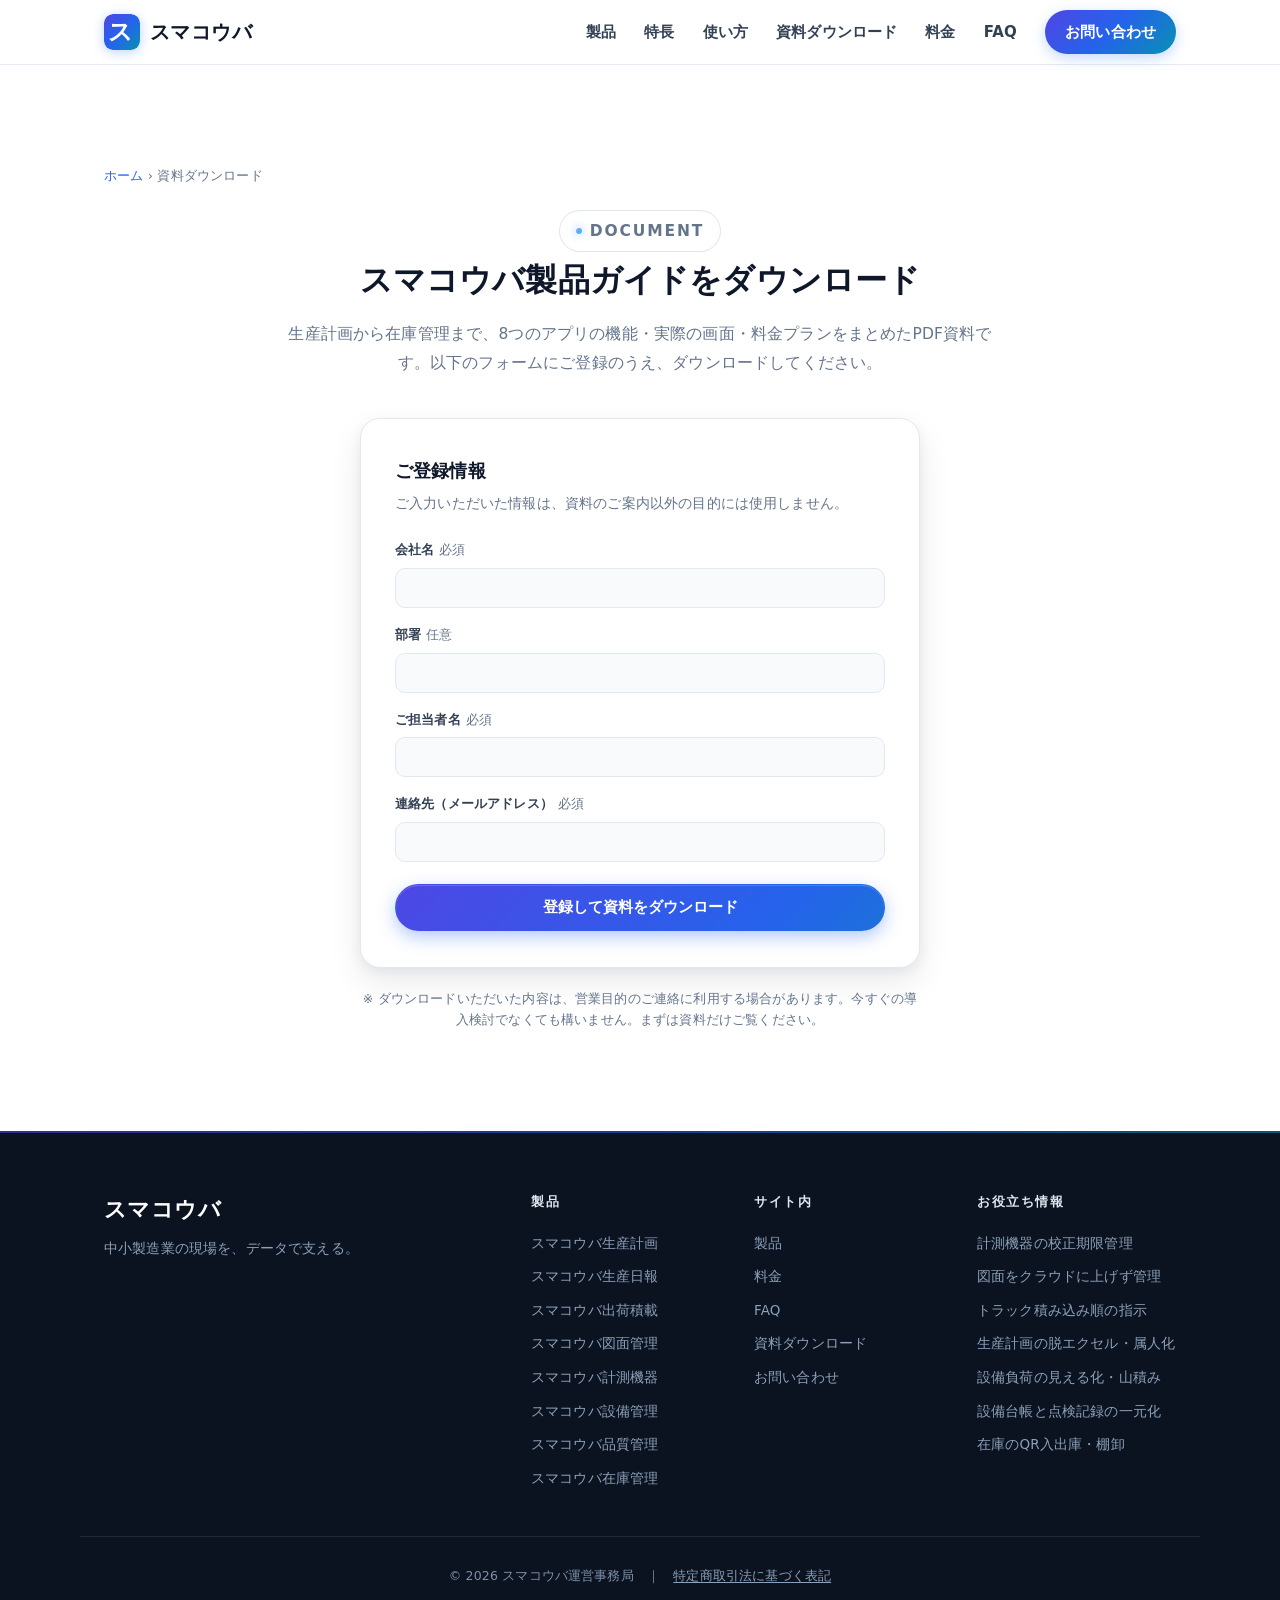
==== document.html @ 7a8fd557 "Add gated document download (資料ダウンロード) - New /document.html: lead-capture form (会社名/部署/担当者/連絡先) befo" ====
<!DOCTYPE html>
<html lang="ja">
<head>
  <meta charset="UTF-8" />
  <meta name="viewport" content="width=device-width, initial-scale=1.0" />
  <meta name="referrer" content="strict-origin-when-cross-origin" />
  <title>資料ダウンロード｜スマコウバ</title>
  <meta name="description" content="中小製造業のための現場アプリ「スマコウバ」8アプリをまとめて紹介する製品ガイド（PDF）をダウンロードいただけます。" />
  <meta name="theme-color" content="#2563eb" />
  <meta name="robots" content="noindex, follow" />
  <link rel="canonical" href="https://www.sumakouba.com/document.html" />
  <link rel="icon" href="/favicon.svg" type="image/svg+xml" />
  <link rel="stylesheet" href="/styles.css" />
</head>
<body>
  <header class="site-header" id="top">
    <div class="container header-inner">
      <a class="brand" href="/" aria-label="スマコウバ ホーム">
        <span class="brand-logo" aria-hidden="true">
          <svg viewBox="0 0 100 100" width="36" height="36" role="img">
            <defs>
              <linearGradient id="hdr-grad" x1="0" y1="0" x2="1" y2="1">
                <stop offset="0" stop-color="#4f46e5" />
                <stop offset="0.5" stop-color="#2563eb" />
                <stop offset="1" stop-color="#0891b2" />
              </linearGradient>
            </defs>
            <rect width="100" height="100" rx="24" fill="url(#hdr-grad)" />
            <text x="47" y="72" text-anchor="middle" fill="#fff" font-size="68" font-weight="900" font-family="'Hiragino Sans','Noto Sans JP',sans-serif">ス</text>
          </svg>
        </span>
        <span class="brand-name">スマコウバ</span>
      </a>
      <nav class="nav" id="nav">
        <a href="/#products">製品</a>
        <a href="/#features">特長</a>
        <a href="/#steps">使い方</a>
        <a href="/document.html">資料ダウンロード</a>
        <a href="/#pricing">料金</a>
        <a href="/#faq">FAQ</a>
        <a href="/#contact" class="nav-cta">お問い合わせ</a>
      </nav>
      <button class="nav-toggle" id="navToggle" aria-label="メニューを開く" aria-expanded="false" aria-controls="nav">
        <span></span><span></span><span></span>
      </button>
    </div>
  </header>

  <main>
    <section class="section">
      <div class="container">
        <nav class="breadcrumb" aria-label="パンくず"><a href="/">ホーム</a> <span aria-hidden="true">›</span> <span>資料ダウンロード</span></nav>

        <div class="doc-hero">
          <p class="eyebrow">DOCUMENT</p>
          <h1>スマコウバ製品ガイドをダウンロード</h1>
          <p>生産計画から在庫管理まで、8つのアプリの機能・実際の画面・料金プランをまとめたPDF資料です。以下のフォームにご登録のうえ、ダウンロードしてください。</p>
        </div>

        <div class="doc-panel">
          <h2>ご登録情報</h2>
          <p class="doc-sub">ご入力いただいた情報は、資料のご案内以外の目的には使用しません。</p>
          <form id="docForm" novalidate>
            <div class="doc-field">
              <label for="company">会社名 <span class="opt">必須</span></label>
              <input type="text" id="company" name="company" autocomplete="organization" required />
            </div>
            <div class="doc-field">
              <label for="department">部署 <span class="opt">任意</span></label>
              <input type="text" id="department" name="department" autocomplete="organization-title" />
            </div>
            <div class="doc-field">
              <label for="name">ご担当者名 <span class="opt">必須</span></label>
              <input type="text" id="name" name="name" autocomplete="name" required />
            </div>
            <div class="doc-field">
              <label for="email">連絡先（メールアドレス） <span class="opt">必須</span></label>
              <input type="email" id="email" name="email" autocomplete="email" required />
            </div>
            <div class="doc-honeypot" aria-hidden="true">
              <label for="website">website</label>
              <input type="text" id="website" name="website" tabindex="-1" autocomplete="off" />
            </div>
            <button type="submit" class="btn btn-primary doc-submit" id="docSubmitBtn">登録して資料をダウンロード</button>
            <div class="doc-msg" id="docMsg" role="status"></div>
          </form>
        </div>

        <p class="doc-note">※ ダウンロードいただいた内容は、営業目的のご連絡に利用する場合があります。今すぐの導入検討でなくても構いません。まずは資料だけご覧ください。</p>
      </div>
    </section>
  </main>

  <footer class="site-footer">
    <div class="container footer-inner">
      <div class="footer-brand">
        <span class="brand-name">スマコウバ</span>
        <p>中小製造業の現場を、データで支える。</p>
      </div>
      <div class="footer-cols">
        <div class="footer-col">
          <h4>製品</h4>
          <a href="https://sumakouba-production-plan.vercel.app" target="_blank" rel="noopener">スマコウバ生産計画</a>
          <a href="https://sumakouba-production-load-calc.vercel.app" target="_blank" rel="noopener">スマコウバ生産日報</a>
          <a href="https://sumakouba-truck-loader.vercel.app" target="_blank" rel="noopener">スマコウバ出荷積載</a>
          <a href="https://sumakouba-zumen.vercel.app" target="_blank" rel="noopener">スマコウバ図面管理</a>
          <a href="https://sumakouba-keisoku.vercel.app" target="_blank" rel="noopener">スマコウバ計測機器</a>
          <a href="https://sumakouba-setsubi.vercel.app" target="_blank" rel="noopener">スマコウバ設備管理</a>
          <a href="https://sumakouba-hinshitsu.vercel.app" target="_blank" rel="noopener">スマコウバ品質管理</a>
          <a href="https://sumakouba-zaiko.vercel.app" target="_blank" rel="noopener">スマコウバ在庫管理</a>
        </div>
        <div class="footer-col">
          <h4>サイト内</h4>
          <a href="/#products">製品</a>
          <a href="/#pricing">料金</a>
          <a href="/#faq">FAQ</a>
          <a href="/document.html">資料ダウンロード</a>
          <a href="/#contact">お問い合わせ</a>
        </div>
        <div class="footer-col">
          <h4>お役立ち情報</h4>
          <a href="/guide/keisoku-calib.html">計測機器の校正期限管理</a>
          <a href="/guide/zumen-offline.html">図面をクラウドに上げず管理</a>
          <a href="/guide/sekisai-shiji.html">トラック積み込み順の指示</a>
          <a href="/guide/plan-excel.html">生産計画の脱エクセル・属人化</a>
          <a href="/guide/load-yamazumi.html">設備負荷の見える化・山積み</a>
          <a href="/guide/setsubi-tenken.html">設備台帳と点検記録の一元化</a>
          <a href="/guide/zaiko-kanri.html">在庫のQR入出庫・棚卸</a>
        </div>
      </div>
    </div>
    <div class="container footer-bottom">
      <small>© <span id="year">2026</span> スマコウバ運営事務局　｜　<a href="/tokushoho.html">特定商取引法に基づく表記</a></small>
    </div>
  </footer>

  <script src="/script.js"></script>
  <script>
    (function () {
      var LEAD_API = "https://smakouba-lead-api.vercel.app/api/document-lead";
      var PDF_URL = "/sumakouba-guide.pdf";
      var form = document.getElementById("docForm");
      var msg = document.getElementById("docMsg");
      var btn = document.getElementById("docSubmitBtn");

      function showMsg(text, type) {
        msg.textContent = "";
        if (type === "success") {
          msg.innerHTML = text;
        } else {
          msg.textContent = text;
        }
        msg.className = "doc-msg is-" + type;
      }

      form.addEventListener("submit", function (e) {
        e.preventDefault();
        var payload = {
          company: document.getElementById("company").value.trim(),
          department: document.getElementById("department").value.trim(),
          name: document.getElementById("name").value.trim(),
          email: document.getElementById("email").value.trim(),
          website: document.getElementById("website").value.trim(),
        };
        if (!payload.company || !payload.name || !payload.email) {
          showMsg("会社名・お名前・メールアドレスは必須です。", "error");
          return;
        }
        btn.disabled = true;
        btn.textContent = "登録中…";
        fetch(LEAD_API, {
          method: "POST",
          headers: { "Content-Type": "application/json" },
          body: JSON.stringify(payload),
        })
          .then(function (r) {
            return r.json().catch(function () { return {}; }).then(function (data) {
              return { ok: r.ok, data: data };
            });
          })
          .then(function (res) {
            if (!res.ok) {
              showMsg((res.data && res.data.message) || "送信に失敗しました。時間をおいて再度お試しください。", "error");
              btn.disabled = false;
              btn.textContent = "登録して資料をダウンロード";
              return;
            }
            showMsg(
              "ご登録ありがとうございます。まもなくダウンロードが始まります。始まらない場合は<a href=\"" + PDF_URL + "\" download>こちらをクリック</a>してください。",
              "success"
            );
            btn.textContent = "ダウンロード済み";
            var a = document.createElement("a");
            a.href = PDF_URL;
            a.download = "";
            document.body.appendChild(a);
            a.click();
            a.remove();
          })
          .catch(function () {
            showMsg("通信エラーが発生しました。時間をおいて再度お試しください。", "error");
            btn.disabled = false;
            btn.textContent = "登録して資料をダウンロード";
          });
      });
    })();
  </script>
</body>
</html>
---- styles.css ----
/* ===== Design tokens ===== */
:root {
  --indigo: #4f46e5;
  --blue: #2563eb;
  --cyan: #0891b2;
  --grad: linear-gradient(135deg, #4f46e5 0%, #2563eb 50%, #0891b2 100%);
  /* 暗背景の文字用（同色相の明ティント） */
  --grad-bright: linear-gradient(120deg, #a5b4fc 0%, #60a5fa 45%, #22d3ee 100%);

  --ink: #0f172a;
  --ink-deep: #0b1220;
  --ink-soft: #334155;
  --muted: #64748b;
  --line: #e2e8f0;
  --bg: #ffffff;
  --bg-soft: #f8fafc;
  --bg-tint: #eef4ff;

  --radius: 20px;
  --radius-sm: 14px;
  --shadow-sm: 0 1px 2px rgba(15, 23, 42, .04), 0 2px 8px rgba(15, 23, 42, .05);
  --shadow-md: 0 4px 12px rgba(15, 23, 42, .05), 0 14px 32px rgba(15, 23, 42, .09);
  --shadow-lg: 0 8px 18px rgba(15, 23, 42, .06), 0 28px 64px rgba(15, 23, 42, .14);
  --container: 1120px;

  --font: "Hiragino Sans", "Hiragino Kaku Gothic ProN", "Noto Sans JP",
    "Yu Gothic Medium", "Yu Gothic", Meiryo, system-ui, -apple-system, sans-serif;
  --font-mono: "SF Mono", ui-monospace, Menlo, Consolas, monospace;
}

* { box-sizing: border-box; }

html { scroll-behavior: smooth; scroll-padding-top: 76px; }

body {
  margin: 0;
  font-family: var(--font);
  color: var(--ink);
  background: var(--bg);
  line-height: 1.75;
  letter-spacing: .01em;
  font-feature-settings: "palt" 1;
  -webkit-font-smoothing: antialiased;
  text-rendering: optimizeLegibility;
}

a { color: inherit; text-decoration: none; }
img { max-width: 100%; display: block; }

::selection { background: rgba(37, 99, 235, .18); }

:focus-visible {
  outline: 3px solid rgba(37, 99, 235, .45);
  outline-offset: 2px;
  border-radius: 6px;
}

.container {
  width: 100%;
  max-width: var(--container);
  margin: 0 auto;
  padding: 0 24px;
}

.pc-only { display: inline; }
.nb { white-space: nowrap; } /* 語中改行の防止（例: 見出しの「道具を。」） */

/* ===== Buttons ===== */
.btn {
  display: inline-flex;
  align-items: center;
  justify-content: center;
  gap: 6px;
  font-size: 15px;
  font-weight: 700;
  padding: 13px 26px;
  border-radius: 999px;
  border: 1.5px solid transparent;
  cursor: pointer;
  transition: transform .15s ease, box-shadow .15s ease, background .15s ease, color .15s ease, border-color .15s ease;
  white-space: nowrap;
}
.btn:active { transform: translateY(1px); }
.btn-primary {
  background: var(--grad);
  color: #fff;
  box-shadow: 0 6px 18px rgba(37, 99, 235, .35), inset 0 1px 0 rgba(255, 255, 255, .18);
}
.btn-primary:hover { box-shadow: 0 12px 30px rgba(37, 99, 235, .45), inset 0 1px 0 rgba(255, 255, 255, .18); transform: translateY(-1px); }
.btn-ghost {
  background: rgba(255, 255, 255, .8);
  color: var(--ink);
  border-color: var(--line);
}
.btn-ghost:hover { background: #fff; border-color: #cbd5e1; }
.btn-line {
  background: #fff;
  color: var(--ink-soft);
  border-color: var(--line);
}
.btn-line:hover { border-color: #94a3b8; background: var(--bg-soft); }
.btn-sm { padding: 9px 18px; font-size: 13.5px; }
.btn-block { width: 100%; }

/* ===== Header ===== */
.site-header {
  position: sticky;
  top: 0;
  z-index: 50;
  background: rgba(255, 255, 255, .86);
  backdrop-filter: saturate(180%) blur(14px);
  -webkit-backdrop-filter: saturate(180%) blur(14px);
  border-bottom: 1px solid rgba(226, 232, 240, .9);
}
.header-inner {
  display: flex;
  align-items: center;
  justify-content: space-between;
  height: 64px;
}
.brand { display: inline-flex; align-items: center; gap: 10px; }
.brand-logo { display: inline-flex; filter: drop-shadow(0 2px 6px rgba(59, 130, 246, .35)); }
.brand-logo svg { border-radius: 9px; }
.brand-name { font-weight: 900; font-size: 20px; letter-spacing: .02em; }

.nav { display: flex; align-items: center; gap: 28px; }
.nav a { font-size: 15px; font-weight: 600; color: var(--ink-soft); transition: color .15s; position: relative; }
.nav a:not(.nav-cta)::after {
  content: "";
  position: absolute;
  left: 0; right: 0; bottom: -6px;
  height: 2px;
  border-radius: 1px;
  background: var(--grad);
  transform: scaleX(0);
  transform-origin: left;
  transition: transform .2s ease;
}
.nav a:not(.nav-cta):hover::after { transform: scaleX(1); }
.nav a:hover { color: var(--blue); }
.nav .nav-cta {
  background: var(--grad);
  color: #fff;
  padding: 9px 20px;
  border-radius: 999px;
  box-shadow: 0 4px 14px rgba(59, 130, 246, .3);
}
.nav .nav-cta:hover { color: #fff; transform: translateY(-1px); }

.nav-toggle {
  display: none;
  flex-direction: column;
  gap: 5px;
  width: 42px;
  height: 42px;
  border: 1px solid var(--line);
  border-radius: 10px;
  background: #fff;
  cursor: pointer;
  align-items: center;
  justify-content: center;
}
.nav-toggle span {
  display: block;
  width: 20px;
  height: 2px;
  background: var(--ink);
  border-radius: 2px;
  transition: transform .2s, opacity .2s;
}
.nav-toggle[aria-expanded="true"] span:nth-child(1) { transform: translateY(7px) rotate(45deg); }
.nav-toggle[aria-expanded="true"] span:nth-child(2) { opacity: 0; }
.nav-toggle[aria-expanded="true"] span:nth-child(3) { transform: translateY(-7px) rotate(-45deg); }

/* ===== Hero（ダーク・精密感） ===== */
.hero {
  position: relative;
  overflow: hidden;
  background:
    radial-gradient(1000px 560px at 84% -12%, rgba(8, 145, 178, .34), transparent 62%),
    radial-gradient(920px 560px at 2% 112%, rgba(79, 70, 229, .30), transparent 62%),
    radial-gradient(700px 420px at 55% 118%, rgba(37, 99, 235, .18), transparent 65%),
    linear-gradient(180deg, var(--ink-deep) 0%, #0f172a 100%);
  color: #e2e8f0;
}
/* 製図方眼（暗色・中央フェード） */
.hero::after {
  content: "";
  position: absolute;
  inset: 0;
  z-index: 0;
  background-image:
    linear-gradient(rgba(148, 163, 184, .07) 1px, transparent 1px),
    linear-gradient(90deg, rgba(148, 163, 184, .07) 1px, transparent 1px);
  background-size: 46px 46px;
  -webkit-mask: radial-gradient(760px 520px at 50% 22%, #000, transparent 78%);
  mask: radial-gradient(760px 520px at 50% 22%, #000, transparent 78%);
  pointer-events: none;
}
/* 下端のグラデ区切り線 */
.hero::before {
  content: "";
  position: absolute;
  left: 0; right: 0; bottom: 0;
  height: 2px;
  z-index: 1;
  background: var(--grad);
  opacity: .65;
  -webkit-mask: linear-gradient(90deg, transparent, #000 18%, #000 82%, transparent);
  mask: linear-gradient(90deg, transparent, #000 18%, #000 82%, transparent);
}
.hero-inner { position: relative; z-index: 2; padding: 116px 24px 96px; text-align: center; }
.eyebrow {
  display: inline-block;
  font-size: 13px;
  font-weight: 800;
  letter-spacing: .12em;
  color: #bfdbfe;
  background: rgba(255, 255, 255, .06);
  border: 1px solid rgba(148, 163, 184, .28);
  padding: 6px 16px;
  border-radius: 999px;
  margin: 0 0 24px;
  box-shadow: inset 0 1px 0 rgba(255, 255, 255, .06);
}
.eyebrow::before {
  content: "";
  display: inline-block;
  width: 6px; height: 6px;
  border-radius: 50%;
  background: var(--grad-bright);
  margin-right: 8px;
  vertical-align: middle;
  box-shadow: 0 0 10px rgba(96, 165, 250, .8);
}
.hero h1 {
  font-size: clamp(33px, 5.8vw, 58px);
  line-height: 1.24;
  font-weight: 900;
  letter-spacing: .015em;
  text-wrap: balance;
  margin: 0 0 24px;
  color: #fff;
  text-shadow: 0 2px 24px rgba(2, 6, 23, .5);
}
.grad-text {
  background: var(--grad-bright);
  -webkit-background-clip: text;
  background-clip: text;
  color: transparent;
}
.hero .lead {
  font-size: clamp(15px, 2vw, 17.5px);
  color: #c7d2e2;
  line-height: 1.95;
  max-width: 720px;
  margin: 0 auto 34px;
}
.hero .lead strong { color: #fff; font-weight: 800; }
.hero-actions { display: flex; gap: 14px; justify-content: center; flex-wrap: wrap; }
.hero .btn-primary { box-shadow: 0 10px 30px rgba(37, 99, 235, .5), inset 0 1px 0 rgba(255, 255, 255, .22); }
.hero .btn-ghost {
  background: rgba(255, 255, 255, .06);
  color: #e2e8f0;
  border-color: rgba(148, 163, 184, .4);
}
.hero .btn-ghost:hover { background: rgba(255, 255, 255, .12); border-color: rgba(203, 213, 225, .6); color: #fff; }
.hero-badges {
  list-style: none;
  display: flex;
  gap: 10px 24px;
  flex-wrap: wrap;
  justify-content: center;
  padding: 0;
  margin: 38px 0 0;
  font-size: 13.5px;
  color: #a9b8cc;
  font-weight: 600;
}
.hero-badges li { display: inline-flex; align-items: center; gap: 7px; }
.hero-badges li::before {
  content: "";
  width: 16px; height: 16px;
  border-radius: 50%;
  background: var(--grad-bright);
  -webkit-mask: url("data:image/svg+xml,%3Csvg xmlns='http://www.w3.org/2000/svg' viewBox='0 0 24 24' fill='none' stroke='white' stroke-width='3' stroke-linecap='round' stroke-linejoin='round'%3E%3Cpath d='M20 6 9 17l-5-5'/%3E%3C/svg%3E") center/12px no-repeat;
  mask: url("data:image/svg+xml,%3Csvg xmlns='http://www.w3.org/2000/svg' viewBox='0 0 24 24' fill='none' stroke='white' stroke-width='3' stroke-linecap='round' stroke-linejoin='round'%3E%3Cpath d='M20 6 9 17l-5-5'/%3E%3C/svg%3E") center/12px no-repeat;
}

/* ===== Section ===== */
.section { padding: 100px 0; }
.section-soft { background: var(--bg-soft); }
.section-head { text-align: center; max-width: 720px; margin: 0 auto 56px; }
.section-eyebrow {
  font-size: 12px;
  font-weight: 800;
  letter-spacing: .22em;
  color: var(--blue);
  margin: 0 0 12px;
}
.section-head .section-eyebrow::after {
  content: "";
  display: block;
  width: 28px; height: 2px;
  background: var(--grad);
  border-radius: 1px;
  margin: 8px auto 0;
}
.section-head h2 {
  font-size: clamp(25px, 3.7vw, 36px);
  font-weight: 900;
  margin: 0 0 14px;
  letter-spacing: .015em;
  line-height: 1.3;
  text-wrap: balance;
}
.section-sub { color: var(--muted); font-size: 16px; margin: 0; }

/* ===== Products ===== */
.product-grid {
  display: grid;
  grid-template-columns: repeat(2, 1fr);
  gap: 28px;
  max-width: 860px;
  margin: 0 auto;
}
.product-card {
  position: relative;
  background: #fff;
  border: 1px solid var(--line);
  border-radius: var(--radius);
  padding: 32px 28px 26px;
  display: flex;
  flex-direction: column;
  box-shadow: var(--shadow-sm);
  transition: transform .25s cubic-bezier(.22, .61, .36, 1), box-shadow .25s ease, border-color .25s ease;
  overflow: hidden;
}
.product-card::before {
  content: "";
  position: absolute;
  top: 0; left: 0; right: 0;
  height: 4px;
  background: var(--accent, var(--grad));
}
/* カード右上のごく薄いアクセント光 */
.product-card::after {
  content: "";
  position: absolute;
  top: -70px; right: -70px;
  width: 190px; height: 190px;
  border-radius: 50%;
  background: radial-gradient(closest-side, color-mix(in srgb, var(--accent-solid, var(--blue)) 9%, transparent), transparent);
  pointer-events: none;
}
.product-card:hover {
  transform: translateY(-5px);
  box-shadow: var(--shadow-lg), 0 0 0 1px color-mix(in srgb, var(--accent-solid, var(--blue)) 26%, transparent);
  border-color: transparent;
}
.accent-blue { --accent: linear-gradient(90deg, #6e72f2, #4f46e5); --accent-solid: #4f46e5; } /* 積載 indigo */
.accent-indigo { --accent: linear-gradient(90deg, #4b8df8, #2563eb); --accent-solid: #2563eb; } /* 計画 blue */
.accent-cyan { --accent: linear-gradient(90deg, #1fc8e3, #0891b2); --accent-solid: #0e7490; } /* 負荷 teal (text=濃いめでAA確保) */
.accent-teal { --accent: linear-gradient(90deg, #46638f, #3e5c8a); --accent-solid: #3e5c8a; } /* 図面 navy */
.accent-amber { --accent: linear-gradient(90deg, #9b6cf8, #7c3aed); --accent-solid: #7c3aed; } /* 計測 violet */
.accent-orange { --accent: linear-gradient(90deg, #fb923c, #ea580c); --accent-solid: #c2410c; } /* 設備 orange (text=濃いめでAA確保) */
.accent-emerald { --accent: linear-gradient(90deg, #34d399, #059669); --accent-solid: #047857; } /* 品質 emerald (text=濃いめでAA確保) */
.accent-fuchsia { --accent: linear-gradient(90deg, #e879f9, #c026d3); --accent-solid: #a21caf; } /* 在庫 fuchsia (text=濃いめでAA確保) */

.product-icon {
  width: 56px; height: 56px;
  border-radius: 16px;
  display: grid;
  place-items: center;
  color: #fff;
  background: var(--accent);
  margin-bottom: 18px;
  box-shadow: inset 0 1px 0 rgba(255, 255, 255, .3), 0 8px 20px color-mix(in srgb, var(--accent-solid, var(--blue)) 30%, transparent);
}
.product-card h3 { font-size: 21px; font-weight: 900; margin: 0 0 8px; letter-spacing: .01em; }
.product-tag {
  align-self: flex-start;
  font-size: 12.5px;
  font-weight: 700;
  color: var(--accent-solid);
  background: color-mix(in srgb, var(--accent-solid) 7%, #fff);
  border: 1px solid color-mix(in srgb, var(--accent-solid) 22%, transparent);
  border-radius: 999px;
  padding: 3px 12px;
  margin: 0 0 14px;
  line-height: 1.6;
}
.product-desc { font-size: 14.5px; color: var(--ink-soft); margin: 0 0 18px; }

.feature-list { list-style: none; padding: 0; margin: 0 0 22px; display: grid; gap: 9px; }
.feature-list li {
  position: relative;
  padding-left: 26px;
  font-size: 14px;
  color: var(--ink-soft);
  line-height: 1.6;
}
.feature-list li::before {
  content: "";
  position: absolute;
  left: 0; top: 4px;
  width: 17px; height: 17px;
  border-radius: 50%;
  background: var(--accent-solid, var(--blue));
  opacity: .14;
}
.feature-list li::after {
  content: "";
  position: absolute;
  left: 4px; top: 8px;
  width: 9px; height: 9px;
  -webkit-mask: url("data:image/svg+xml,%3Csvg xmlns='http://www.w3.org/2000/svg' viewBox='0 0 24 24' fill='none' stroke='black' stroke-width='3.5' stroke-linecap='round' stroke-linejoin='round'%3E%3Cpath d='M20 6 9 17l-5-5'/%3E%3C/svg%3E") center/contain no-repeat;
  mask: url("data:image/svg+xml,%3Csvg xmlns='http://www.w3.org/2000/svg' viewBox='0 0 24 24' fill='none' stroke='black' stroke-width='3.5' stroke-linecap='round' stroke-linejoin='round'%3E%3Cpath d='M20 6 9 17l-5-5'/%3E%3C/svg%3E") center/contain no-repeat;
  background: var(--accent-solid, var(--blue));
}
.product-actions { display: flex; gap: 10px; margin-top: auto; flex-wrap: wrap; }
.product-actions .btn { flex: 1; min-width: 120px; }

/* ===== Why ===== */
.why-grid {
  display: grid;
  grid-template-columns: repeat(3, 1fr);
  gap: 22px;
}
.why-item {
  background: #fff;
  border: 1px solid var(--line);
  border-radius: var(--radius);
  padding: 30px 26px;
  box-shadow: var(--shadow-sm);
  transition: transform .25s cubic-bezier(.22, .61, .36, 1), box-shadow .25s ease, border-color .25s ease;
}
.why-item:hover { transform: translateY(-4px); box-shadow: var(--shadow-md); border-color: color-mix(in srgb, var(--blue) 32%, var(--line)); }
.why-icon {
  width: 50px; height: 50px;
  border-radius: 14px;
  background: linear-gradient(135deg, #eef2ff, #e6f7fb);
  border: 1px solid #e0e7ff;
  display: grid;
  place-items: center;
  font-size: 24px;
  margin-bottom: 16px;
  box-shadow: inset 0 1px 0 #fff;
}
.why-item h3 { font-size: 17px; font-weight: 800; margin: 0 0 8px; }
.why-item p { font-size: 14px; color: var(--ink-soft); margin: 0; }

/* ===== Challenges (pain) ===== */
.pain-grid {
  display: grid;
  grid-template-columns: repeat(2, 1fr);
  gap: 20px;
  max-width: 900px;
  margin: 0 auto;
}
.pain-card {
  position: relative;
  background: #fff;
  border: 1px solid var(--line);
  border-left: 4px solid #f59e0b;
  border-radius: var(--radius-sm);
  padding: 24px 24px 24px 26px;
  box-shadow: var(--shadow-sm);
}
.pain-mark {
  display: inline-grid;
  place-items: center;
  width: 30px; height: 30px;
  border-radius: 9px;
  background: #fff7ed;
  border: 1px solid #fed7aa;
  color: #ea580c;
  font-weight: 900;
  font-size: 14px;
  margin-bottom: 12px;
}
.pain-card h3 { font-size: 16px; font-weight: 800; margin: 0 0 8px; color: var(--ink); }
.pain-card p { font-size: 14px; color: var(--ink-soft); margin: 0; line-height: 1.8; }
.pain-bridge {
  max-width: 820px;
  margin: 34px auto 0;
  position: relative;
  background: var(--bg-tint);
  border: 1px solid #dbeafe;
  border-radius: 18px;
  padding: 28px 30px;
  text-align: center;
  overflow: hidden;
}
.pain-bridge::before {
  content: "";
  position: absolute;
  top: 0; left: 0; bottom: 0;
  width: 4px;
  background: var(--grad);
}
.pain-bridge p { margin: 0; font-size: 15.5px; color: var(--ink); line-height: 1.9; }
.pain-bridge strong { color: var(--blue); font-weight: 800; }

/* ===== Founder message（ダークパネル） ===== */
.founder-box {
  position: relative;
  max-width: 780px;
  margin: 0 auto;
  background:
    radial-gradient(680px 340px at 88% -8%, rgba(8, 145, 178, .22), transparent 62%),
    radial-gradient(560px 340px at 0% 108%, rgba(79, 70, 229, .22), transparent 62%),
    linear-gradient(165deg, var(--ink-deep), #101a30 55%, var(--ink-deep));
  border: 1px solid rgba(99, 102, 241, .28);
  border-radius: 28px;
  padding: 56px 52px 46px;
  overflow: hidden;
  color: #c7d2e2;
  box-shadow: var(--shadow-lg);
}
/* 方眼（ごく薄く） */
.founder-box::after {
  content: "";
  position: absolute;
  inset: 0;
  background-image:
    linear-gradient(rgba(148, 163, 184, .05) 1px, transparent 1px),
    linear-gradient(90deg, rgba(148, 163, 184, .05) 1px, transparent 1px);
  background-size: 42px 42px;
  -webkit-mask: radial-gradient(560px 380px at 50% 0%, #000, transparent 80%);
  mask: radial-gradient(560px 380px at 50% 0%, #000, transparent 80%);
  pointer-events: none;
}
.founder-quote {
  position: absolute;
  top: 6px; left: 28px;
  font-size: 120px;
  line-height: 1;
  font-family: Georgia, serif;
  color: #818cf8;
  opacity: .2;
  pointer-events: none;
}
.founder-box .section-eyebrow { position: relative; color: #93c5fd; z-index: 1; }
.founder-box h2 {
  position: relative;
  font-size: clamp(21px, 3vw, 28px);
  font-weight: 900;
  margin: 0 0 26px;
  color: #fff;
  z-index: 1;
}
.founder-body { position: relative; z-index: 1; }
.founder-body p {
  font-size: 15px;
  line-height: 2.05;
  color: #c7d2e2;
  margin: 0 0 16px;
}
.founder-body p:last-child { margin-bottom: 0; }
.founder-sign {
  position: relative;
  margin: 28px 0 0;
  text-align: right;
  font-size: 14px;
  font-weight: 800;
  color: #fff;
  z-index: 1;
}
.founder-sign::before {
  content: "";
  display: block;
  width: 34px; height: 2px;
  background: var(--grad-bright);
  opacity: .8;
  border-radius: 1px;
  margin: 0 0 14px auto;
}

/* ===== Pricing (per app) ===== */
.pricing-apps {
  display: grid;
  grid-template-columns: repeat(2, 1fr);
  gap: 28px;
  align-items: start;
  max-width: 860px;
  margin: 0 auto;
}
.price-app {
  position: relative;
  background: #fff;
  border: 1px solid var(--line);
  border-radius: var(--radius);
  padding: 28px 24px 22px;
  display: flex;
  flex-direction: column;
  box-shadow: var(--shadow-sm);
  overflow: hidden;
  transition: transform .25s cubic-bezier(.22, .61, .36, 1), box-shadow .25s ease;
}
.price-app:hover { transform: translateY(-3px); box-shadow: var(--shadow-md); }
.price-app::before {
  content: "";
  position: absolute;
  top: 0; left: 0; right: 0;
  height: 4px;
  background: var(--accent, var(--grad));
}
.price-app h3 {
  display: flex;
  align-items: center;
  gap: 9px;
  font-size: 18px;
  font-weight: 900;
  margin: 0 0 16px;
}
.price-app h3::before {
  content: "";
  width: 11px; height: 11px;
  border-radius: 3.5px;
  background: var(--accent, var(--grad));
  box-shadow: 0 2px 6px color-mix(in srgb, var(--accent-solid, var(--blue)) 40%, transparent);
  flex-shrink: 0;
}

.tier-list { list-style: none; padding: 0; margin: 0 0 20px; display: flex; flex-direction: column; gap: 10px; }
.tier {
  border: 1px solid var(--line);
  border-radius: 13px;
  padding: 13px 15px;
  background: var(--bg-soft);
}
.tier.is-rec {
  border-color: var(--accent-solid, var(--blue));
  background: linear-gradient(180deg, #fff, color-mix(in srgb, var(--accent-solid, var(--blue)) 3%, #fff));
  box-shadow: 0 0 0 1px var(--accent-solid, var(--blue)), 0 10px 24px color-mix(in srgb, var(--accent-solid, #2563eb) 18%, transparent);
}
.tier-top { display: flex; align-items: baseline; justify-content: space-between; gap: 8px; }
.tier-name { font-size: 13.5px; font-weight: 800; color: var(--ink); display: inline-flex; align-items: center; gap: 7px; flex-wrap: wrap; }
.tier-name em {
  font-style: normal;
  font-size: 10px;
  font-weight: 800;
  color: #fff;
  background: var(--accent-solid, var(--blue));
  padding: 2px 8px;
  border-radius: 999px;
  letter-spacing: .02em;
}
.tier-price { font-size: 19px; font-weight: 900; color: var(--ink); white-space: nowrap; letter-spacing: -.02em; font-variant-numeric: tabular-nums; font-feature-settings: "tnum" 1; }
.tier-price small { font-size: 11px; font-weight: 700; color: var(--muted); }
.tier-sub { font-size: 11.5px; color: var(--muted); margin: 5px 0 0; line-height: 1.55; }

.price-app-actions { display: flex; gap: 10px; margin-top: auto; }
.price-app-actions .btn { flex: 1; }

.pricing-note {
  max-width: 860px;
  margin: 32px auto 0;
  background: var(--bg-soft);
  border: 1px solid var(--line);
  border-radius: var(--radius-sm);
  padding: 22px 26px;
  font-size: 13.5px;
  color: var(--ink-soft);
}
.pricing-note p { margin: 0 0 8px; }
.pricing-note p:last-child { margin-bottom: 0; }
.pricing-note-fine { color: var(--muted); font-size: 12.5px; }

/* ===== CTA ===== */
.section-cta { padding: 84px 0; }
.cta-box {
  position: relative;
  background:
    radial-gradient(700px 360px at 90% -20%, rgba(255, 255, 255, .16), transparent 60%),
    var(--grad);
  border-radius: 30px;
  padding: 58px 40px;
  text-align: center;
  color: #fff;
  box-shadow: 0 24px 60px rgba(37, 99, 235, .35);
  overflow: hidden;
}
.cta-box::before {
  content: "";
  position: absolute;
  inset: 0;
  background-image:
    linear-gradient(rgba(255, 255, 255, .07) 1px, transparent 1px),
    linear-gradient(90deg, rgba(255, 255, 255, .07) 1px, transparent 1px);
  background-size: 44px 44px;
  -webkit-mask: linear-gradient(180deg, #000, transparent 85%);
  mask: linear-gradient(180deg, #000, transparent 85%);
  pointer-events: none;
}
.cta-box > * { position: relative; }
.cta-box h2 { font-size: clamp(22px, 3.4vw, 30px); font-weight: 900; margin: 0 0 12px; }
.cta-box > p { font-size: 16px; opacity: .95; margin: 0 auto 32px; max-width: 560px; }
.cta-grid {
  display: grid;
  grid-template-columns: repeat(2, 1fr);
  gap: 16px;
  max-width: 760px;
  margin: 0 auto;
}
.cta-link {
  background: rgba(255, 255, 255, .13);
  border: 1px solid rgba(255, 255, 255, .3);
  border-radius: var(--radius-sm);
  padding: 22px 18px;
  display: flex;
  flex-direction: column;
  gap: 4px;
  transition: background .2s, transform .2s, border-color .2s;
  backdrop-filter: blur(4px);
}
.cta-link:hover { background: rgba(255, 255, 255, .26); border-color: rgba(255, 255, 255, .55); transform: translateY(-4px); }
.cta-link-name { font-weight: 900; font-size: 17px; }
.cta-link-sub { font-size: 12.5px; opacity: .9; }

/* LINE 相談ボタン */
.line-btn {
  display: inline-flex;
  align-items: center;
  justify-content: center;
  gap: 10px;
  background: #06C755;
  color: #fff;
  font-weight: 800;
  font-size: 16px;
  padding: 15px 30px;
  border-radius: 999px;
  box-shadow: 0 8px 22px rgba(4, 60, 26, .45), inset 0 1px 0 rgba(255, 255, 255, .25);
  transition: transform .15s ease, box-shadow .15s ease, background .15s ease;
}
.line-btn:hover { background: #05b34c; transform: translateY(-2px); box-shadow: 0 12px 28px rgba(4, 60, 26, .5); }
.line-btn svg { flex-shrink: 0; }
.cta-or {
  font-size: 13px;
  opacity: .9;
  margin: 22px 0 16px;
  position: relative;
}

/* ===== Company ===== */
.company-table {
  max-width: 760px;
  margin: 0 auto;
  border: 1px solid var(--line);
  border-radius: var(--radius);
  background: #fff;
  overflow: hidden;
  box-shadow: var(--shadow-sm);
}
.company-table > div {
  display: grid;
  grid-template-columns: 180px 1fr;
  border-bottom: 1px solid var(--line);
}
.company-table > div:last-child { border-bottom: none; }
.company-table dt {
  background: var(--bg-soft);
  font-weight: 800;
  font-size: 14px;
  padding: 18px 22px;
  margin: 0;
  color: var(--ink);
}
.company-table dd {
  margin: 0;
  padding: 18px 22px;
  font-size: 14.5px;
  color: var(--ink-soft);
}
.company-table dd a { color: var(--blue); font-weight: 700; }
.company-table dd a:hover { text-decoration: underline; }

/* ===== Footer ===== */
.site-footer {
  position: relative;
  background: var(--ink-deep);
  color: #cbd5e1;
  padding: 60px 0 28px;
}
.site-footer::before {
  content: "";
  position: absolute;
  top: 0; left: 0; right: 0;
  height: 2px;
  background: var(--grad);
  opacity: .55;
}
.footer-inner {
  display: grid;
  grid-template-columns: 1.2fr 2fr;
  gap: 40px;
}
.footer-brand .brand-name { color: #fff; font-size: 22px; }
.footer-brand p { font-size: 13.5px; color: #8ca0b8; margin: 8px 0 0; }
.footer-cols { display: grid; grid-template-columns: repeat(auto-fit, minmax(140px, 1fr)); gap: 24px; }
.footer-col h4 { font-size: 12.5px; color: #e2e8f0; margin: 0 0 14px; letter-spacing: .12em; }
.footer-col a {
  display: block;
  font-size: 13.5px;
  color: #8ca0b8;
  padding: 5px 0;
  transition: color .15s;
}
.footer-col a:hover { color: #fff; }
.footer-bottom {
  margin-top: 40px;
  padding-top: 24px;
  border-top: 1px solid rgba(148, 163, 184, .16);
  text-align: center;
}
.footer-bottom small { color: #7c90a8; font-size: 12.5px; }

/* ===== Responsive ===== */
@media (max-width: 900px) {
  .product-grid { grid-template-columns: 1fr; max-width: 480px; margin: 0 auto; }
  .why-grid { grid-template-columns: repeat(2, 1fr); }
  .footer-inner { grid-template-columns: 1fr; gap: 32px; }
}

@media (max-width: 720px) {
  .pc-only { display: none; }
  .nav {
    position: fixed;
    inset: 64px 0 auto 0;
    flex-direction: column;
    align-items: stretch;
    gap: 0;
    background: #fff;
    border-bottom: 1px solid var(--line);
    padding: 8px 0 16px;
    box-shadow: var(--shadow-md);
    transform: translateY(-130%);
    transition: transform .25s ease;
    z-index: 40;
  }
  .nav.open { transform: translateY(0); }
  .nav a { padding: 14px 24px; font-size: 16px; border-bottom: 1px solid var(--bg-soft); }
  .nav a:not(.nav-cta)::after { display: none; }
  .nav .nav-cta { margin: 12px 24px 0; border-radius: 999px; text-align: center; }
  .nav-toggle { display: flex; }

  .hero-inner { padding: 68px 24px 62px; }
  /* 狭幅でも「現場にちょうどいい」が1行に収まるサイズへ（語中折返しの防止と併用） */
  .hero h1 { font-size: clamp(28px, 8.8vw, 34px); }
  .section { padding: 64px 0; }
  .pricing-apps { grid-template-columns: 1fr; max-width: 460px; margin: 0 auto; }
  .pain-grid { grid-template-columns: 1fr; max-width: 460px; }
  .founder-box { padding: 38px 24px 32px; }
  .founder-quote { font-size: 88px; left: 14px; }
  .founder-sign { text-align: left; }
  .founder-sign::before { margin: 0 0 14px; }
  .cta-grid { grid-template-columns: 1fr; }
  .cta-box { padding: 44px 24px; }
  .company-table > div { grid-template-columns: 1fr; }
  .company-table dt { padding-bottom: 4px; }
  .company-table dd { padding-top: 6px; }
}

@media (max-width: 480px) {
  .why-grid { grid-template-columns: 1fr; }
  .container { padding: 0 18px; }
}

@media (prefers-reduced-motion: reduce) {
  html { scroll-behavior: auto; }
  * { transition: none !important; }
}

/* ===== Premium polish: scroll-reveal & accents ===== */
.js .reveal { opacity: 0; transform: translateY(14px); transition: opacity .6s ease, transform .6s cubic-bezier(.22, .61, .36, 1); }
.js .reveal.is-visible { opacity: 1; transform: none; }
/* grid内の控えめなスタガー */
.reveal:nth-child(2) { transition-delay: .06s; }
.reveal:nth-child(3) { transition-delay: .12s; }
.reveal:nth-child(4) { transition-delay: .18s; }

/* 課題カードのホバーを他カードと統一 */
.pain-card { transition: transform .28s cubic-bezier(.22, .61, .36, 1), box-shadow .28s ease; }
.pain-card:hover { transform: translateY(-3px); box-shadow: var(--shadow-md); }

/* CTAのグラデを微シフトで上質に */
.btn-primary { background-size: 160% 160%; background-position: left center; transition: transform .2s ease, box-shadow .2s ease, background-position .35s ease; }
.btn-primary:hover { background-position: right center; }

/* JS無効・reduced-motion時は確実に表示 */
@media (prefers-reduced-motion: reduce) {
  .js .reveal { opacity: 1 !important; transform: none !important; }
}

/* ===== FAQ ===== */
.faq-list { max-width: 760px; margin: 0 auto; display: flex; flex-direction: column; gap: 12px; }
.faq-item { background: var(--bg); border: 1px solid var(--line); border-radius: var(--radius-sm); box-shadow: var(--shadow-sm); overflow: hidden; transition: border-color .2s ease, box-shadow .2s ease; }
.faq-item:hover { border-color: #c7d7f5; }
.faq-item[open] { box-shadow: var(--shadow-md); border-color: #c7d7f5; }
.faq-item summary { cursor: pointer; list-style: none; padding: 18px 22px; font-weight: 700; color: var(--ink); display: flex; align-items: center; justify-content: space-between; gap: 12px; }
.faq-item summary::-webkit-details-marker { display: none; }
.faq-item summary::after {
  content: "+";
  flex-shrink: 0;
  display: inline-grid;
  place-items: center;
  width: 26px; height: 26px;
  border-radius: 50%;
  background: var(--bg-tint);
  font-size: 18px;
  color: var(--blue);
  font-weight: 500;
  line-height: 1;
  transition: transform .2s ease, background .2s ease;
}
.faq-item[open] summary::after { transform: rotate(45deg); }
.faq-body { padding: 0 22px 20px; }
.faq-body p { margin: 0; color: var(--ink-soft); line-height: 1.9; }

/* ===== Article (guide pages) ===== */
.article { max-width: 760px; padding-top: 112px; padding-bottom: 84px; }
.breadcrumb { font-size: 13px; color: var(--muted); margin-bottom: 22px; }
.breadcrumb a { color: var(--blue); text-decoration: none; }
.breadcrumb a:hover { text-decoration: underline; }
.article-head { margin-bottom: 30px; }
.article-head h1 { font-size: clamp(26px, 4.4vw, 38px); line-height: 1.42; letter-spacing: .01em; color: var(--ink); margin: 0; }
.article-body { color: var(--ink-soft); }
.article-body h2 { font-size: clamp(20px, 3vw, 25px); color: var(--ink); margin: 46px 0 16px; padding-left: 14px; border-left: 4px solid var(--blue); line-height: 1.5; }
.article-body h3 { font-size: 18px; color: var(--ink); margin: 30px 0 12px; }
.article-body p { line-height: 1.95; margin: 0 0 18px; }
.article-body ul { margin: 0 0 20px; padding-left: 1.3em; }
.article-body li { line-height: 1.9; margin-bottom: 8px; }
.article-body strong { color: var(--ink); font-weight: 700; }
.article-cta { margin: 50px 0 24px; padding: 30px; border-radius: var(--radius); background: var(--bg-tint); border: 1px solid var(--line); box-shadow: var(--shadow-sm); }
.article-cta h2 { font-size: 20px; color: var(--ink); margin: 0 0 10px; }
.article-cta p { color: var(--ink-soft); line-height: 1.85; margin: 0 0 18px; }
.article-cta-actions { display: flex; flex-wrap: wrap; gap: 12px; }
.article-back { margin-top: 28px; }
.article-back a { color: var(--blue); text-decoration: none; font-size: 14px; }
.article-back a:hover { text-decoration: underline; }

/* 製品カードの関連記事リンク */
.product-guide-link { margin: -4px 0 14px; font-size: 13px; }
.product-guide-link a { color: var(--blue); text-decoration: none; }
.product-guide-link a:hover { text-decoration: underline; }

/* フッター下部のリンク（特商法など） */
.footer-bottom small a { color: #8ca0b8; text-decoration: underline; text-underline-offset: 2px; }
.footer-bottom small a:hover { color: #fff; }
/* 特商法など法務ページのテーブル微調整 */
.legal-table { margin-top: 8px; }

/* ===================================================================
   Redesign v2 — JUST.DB風の構成要素（ラインナップ / 3本柱 / ユースケース / 3ステップ）
   =================================================================== */

/* --- Lineup band（8アプリを一目で） --- */
.lineup { padding: 46px 0; background: var(--bg-soft); border-bottom: 1px solid var(--line); }
.lineup-head { text-align: center; margin: 0 0 26px; }
.lineup-head p { margin: 0; font-size: 13px; font-weight: 800; letter-spacing: .14em; color: var(--muted); }
.lineup-head strong { color: var(--blue); }
.lineup-grid {
  display: grid;
  grid-template-columns: repeat(8, 1fr);
  gap: 12px;
  max-width: 960px;
  margin: 0 auto;
}
.lineup-chip {
  display: flex;
  flex-direction: column;
  align-items: center;
  gap: 9px;
  padding: 16px 6px;
  background: #fff;
  border: 1px solid var(--line);
  border-radius: 16px;
  box-shadow: var(--shadow-sm);
  transition: transform .2s ease, box-shadow .2s ease, border-color .2s ease;
}
.lineup-chip:hover { transform: translateY(-3px); box-shadow: var(--shadow-md); border-color: color-mix(in srgb, var(--accent-solid, var(--blue)) 40%, var(--line)); }
.lineup-ic {
  width: 40px; height: 40px;
  border-radius: 12px;
  display: grid; place-items: center;
  color: #fff;
  background: var(--accent, var(--grad));
  box-shadow: inset 0 1px 0 rgba(255,255,255,.3), 0 5px 12px color-mix(in srgb, var(--accent-solid, var(--blue)) 28%, transparent);
}
.lineup-ic svg { width: 22px; height: 22px; }
.lineup-chip span { font-size: 13px; font-weight: 800; color: var(--ink); letter-spacing: .01em; }
.lineup-chip small { font-size: 10.5px; color: var(--muted); font-weight: 700; margin-top: -4px; }

/* --- Why: 3本柱 --- */
.pillar-grid { display: grid; grid-template-columns: repeat(3, 1fr); gap: 24px; }
.pillar {
  position: relative;
  background: #fff;
  border: 1px solid var(--line);
  border-radius: var(--radius);
  padding: 34px 30px 30px;
  box-shadow: var(--shadow-sm);
  transition: transform .25s cubic-bezier(.22,.61,.36,1), box-shadow .25s ease, border-color .25s ease;
  overflow: hidden;
}
.pillar::before { content: ""; position: absolute; top: 0; left: 0; right: 0; height: 4px; background: var(--grad); }
.pillar:hover { transform: translateY(-5px); box-shadow: var(--shadow-lg); border-color: color-mix(in srgb, var(--blue) 26%, transparent); }
.pillar-ic {
  width: 54px; height: 54px;
  border-radius: 16px;
  background: linear-gradient(135deg, #eef2ff, #e6f7fb);
  border: 1px solid #e0e7ff;
  display: grid; place-items: center;
  margin: 0 0 18px;
  color: var(--blue);
}
.pillar-ic svg { width: 27px; height: 27px; }
.pillar h3 { font-size: 19px; font-weight: 900; margin: 0 0 10px; letter-spacing: .01em; line-height: 1.45; }
.pillar > p { font-size: 14.5px; color: var(--ink-soft); margin: 0 0 16px; }
.pillar-points { list-style: none; padding: 0; margin: 0; display: grid; gap: 8px; border-top: 1px dashed var(--line); padding-top: 16px; }
.pillar-points li { position: relative; padding-left: 24px; font-size: 13.5px; color: var(--ink-soft); line-height: 1.65; }
.pillar-points li::before {
  content: ""; position: absolute; left: 0; top: 3px;
  width: 16px; height: 16px; border-radius: 50%;
  background: rgba(37,99,235,.12);
}
.pillar-points li::after {
  content: ""; position: absolute; left: 4px; top: 7px; width: 8px; height: 8px;
  background: var(--blue);
  -webkit-mask: url("data:image/svg+xml,%3Csvg xmlns='http://www.w3.org/2000/svg' viewBox='0 0 24 24' fill='none' stroke='black' stroke-width='3.5' stroke-linecap='round' stroke-linejoin='round'%3E%3Cpath d='M20 6 9 17l-5-5'/%3E%3C/svg%3E") center/contain no-repeat;
  mask: url("data:image/svg+xml,%3Csvg xmlns='http://www.w3.org/2000/svg' viewBox='0 0 24 24' fill='none' stroke='black' stroke-width='3.5' stroke-linecap='round' stroke-linejoin='round'%3E%3Cpath d='M20 6 9 17l-5-5'/%3E%3C/svg%3E") center/contain no-repeat;
}

/* --- Usecase: 困りごと → 効くアプリ --- */
.usecase-lead { text-align: center; max-width: 720px; margin: 44px auto 30px; }
.usecase-lead h3 { font-size: clamp(19px, 2.6vw, 23px); font-weight: 900; margin: 0 0 8px; }
.usecase-lead p { font-size: 15px; color: var(--muted); margin: 0; }
.usecase-grid {
  display: grid;
  grid-template-columns: repeat(2, 1fr);
  gap: 14px;
  max-width: 900px;
  margin: 0 auto;
}
.usecase-card {
  display: flex;
  align-items: center;
  gap: 16px;
  background: #fff;
  border: 1px solid var(--line);
  border-radius: var(--radius-sm);
  padding: 18px 20px;
  box-shadow: var(--shadow-sm);
  transition: transform .2s ease, box-shadow .2s ease, border-color .2s ease;
}
.usecase-card:hover { transform: translateY(-2px); box-shadow: var(--shadow-md); border-color: color-mix(in srgb, var(--accent-solid, var(--blue)) 34%, var(--line)); }
.usecase-quote { flex: 1; font-size: 14.5px; color: var(--ink); font-weight: 700; line-height: 1.65; }
.usecase-quote small { display: block; font-size: 12.5px; color: var(--muted); font-weight: 600; margin-top: 3px; }
.usecase-app {
  flex-shrink: 0;
  display: inline-flex; align-items: center; gap: 7px;
  font-size: 12.5px; font-weight: 800;
  color: var(--accent-solid, var(--blue));
  background: color-mix(in srgb, var(--accent-solid, var(--blue)) 8%, #fff);
  border: 1px solid color-mix(in srgb, var(--accent-solid, var(--blue)) 26%, transparent);
  border-radius: 999px;
  padding: 7px 14px;
  white-space: nowrap;
}
.usecase-app::before { content: ""; width: 9px; height: 9px; border-radius: 3px; background: var(--accent, var(--grad)); flex-shrink: 0; }

/* --- Steps: 使い方3ステップ --- */
.steps { display: grid; grid-template-columns: repeat(3, 1fr); gap: 24px; max-width: 940px; margin: 0 auto; position: relative; }
.step {
  position: relative;
  background: #fff;
  border: 1px solid var(--line);
  border-radius: var(--radius);
  padding: 34px 26px 28px;
  box-shadow: var(--shadow-sm);
  text-align: center;
}
.step-num {
  width: 46px; height: 46px;
  margin: 0 auto 16px;
  border-radius: 50%;
  display: grid; place-items: center;
  background: var(--grad);
  color: #fff;
  font-size: 20px; font-weight: 900;
  box-shadow: 0 8px 20px rgba(37,99,235,.35), inset 0 1px 0 rgba(255,255,255,.25);
}
.step h3 { font-size: 17px; font-weight: 900; margin: 0 0 8px; }
.step p { font-size: 14px; color: var(--ink-soft); margin: 0; line-height: 1.75; }
.step:not(:last-child)::after {
  content: "";
  position: absolute;
  top: 56px; right: -16px;
  width: 20px; height: 20px;
  border-top: 2px solid #cbd5e1;
  border-right: 2px solid #cbd5e1;
  transform: rotate(45deg);
  z-index: 1;
}
.steps-note { text-align: center; font-size: 13.5px; color: var(--muted); margin: 26px 0 0; }

/* --- Responsive for v2 --- */
@media (max-width: 900px) {
  .lineup-grid { grid-template-columns: repeat(4, 1fr); max-width: 460px; }
  .pillar-grid { grid-template-columns: 1fr; max-width: 520px; margin: 0 auto; }
  .steps { grid-template-columns: 1fr; max-width: 460px; }
  .step:not(:last-child)::after { top: auto; right: 50%; bottom: -16px; transform: translateX(50%) rotate(135deg); }
}
@media (max-width: 720px) {
  .usecase-grid { grid-template-columns: 1fr; max-width: 480px; }
  .usecase-card { flex-direction: column; align-items: flex-start; gap: 12px; }
}
@media (max-width: 480px) {
  .lineup-grid { grid-template-columns: repeat(2, 1fr); max-width: 300px; }
}

/* --- 関連記事・お役立ち記事（guide cards） --- */
.guide-grid {
  display: grid;
  grid-template-columns: repeat(3, 1fr);
  gap: 22px;
  max-width: 1000px;
  margin: 0 auto;
}
.guide-card {
  position: relative;
  display: flex;
  flex-direction: column;
  background: #fff;
  border: 1px solid var(--line);
  border-radius: var(--radius);
  padding: 26px 24px 22px;
  box-shadow: var(--shadow-sm);
  overflow: hidden;
  transition: transform .25s cubic-bezier(.22,.61,.36,1), box-shadow .25s ease, border-color .25s ease;
}
.guide-card::before { content: ""; position: absolute; top: 0; left: 0; right: 0; height: 4px; background: var(--accent, var(--grad)); }
.guide-card:hover { transform: translateY(-5px); box-shadow: var(--shadow-lg); border-color: color-mix(in srgb, var(--accent-solid, var(--blue)) 26%, transparent); }
.guide-tag {
  align-self: flex-start;
  display: inline-flex; align-items: center; gap: 7px;
  font-size: 12px; font-weight: 800;
  color: var(--accent-solid, var(--blue));
  background: color-mix(in srgb, var(--accent-solid, var(--blue)) 8%, #fff);
  border: 1px solid color-mix(in srgb, var(--accent-solid, var(--blue)) 24%, transparent);
  border-radius: 999px;
  padding: 4px 12px;
  margin: 0 0 14px;
}
.guide-tag::before { content: ""; width: 8px; height: 8px; border-radius: 2.5px; background: var(--accent, var(--grad)); flex-shrink: 0; }
.guide-card h3 { font-size: 16.5px; font-weight: 800; margin: 0 0 10px; line-height: 1.55; letter-spacing: .01em; color: var(--ink); }
.guide-card p { font-size: 13.5px; color: var(--ink-soft); margin: 0 0 18px; line-height: 1.75; flex: 1; }
.guide-read { margin-top: auto; font-size: 13.5px; font-weight: 800; color: var(--accent-solid, var(--blue)); }
.guide-card:hover .guide-read { text-decoration: underline; text-underline-offset: 3px; }

@media (max-width: 900px) { .guide-grid { grid-template-columns: repeat(2, 1fr); max-width: 620px; } }
@media (max-width: 560px) { .guide-grid { grid-template-columns: 1fr; max-width: 420px; } }

/* ===== Document download (lead-gated PDF) ===== */
.doc-hero { max-width: 720px; margin: 0 auto 40px; text-align: center; }
.doc-hero h1 { font-size: clamp(24px, 3.4vw, 32px); font-weight: 900; margin: 0 0 12px; }
.doc-hero p { color: var(--muted); font-size: 15.5px; line-height: 1.85; margin: 0; }
.doc-panel {
  max-width: 560px;
  margin: 0 auto;
  background: #fff;
  border: 1px solid var(--line);
  border-radius: var(--radius);
  box-shadow: var(--shadow-md);
  padding: 36px 34px;
}
.doc-panel h2 { font-size: 18px; font-weight: 900; margin: 0 0 6px; }
.doc-panel .doc-sub { font-size: 13.5px; color: var(--muted); margin: 0 0 24px; line-height: 1.7; }
.doc-field { margin-bottom: 16px; }
.doc-field label { display: block; font-size: 13px; font-weight: 700; color: var(--ink-soft); margin-bottom: 6px; }
.doc-field label .opt { font-weight: 500; color: var(--muted); }
.doc-field input {
  width: 100%;
  padding: 11px 14px;
  font-size: 14.5px;
  font-family: inherit;
  color: var(--ink);
  border: 1.5px solid var(--line);
  border-radius: 10px;
  background: var(--bg-soft);
  transition: border-color .15s ease, background .15s ease;
}
.doc-field input:focus { outline: none; border-color: var(--blue); background: #fff; }
.doc-honeypot { position: absolute; left: -9999px; width: 1px; height: 1px; opacity: 0; }
.doc-submit { width: 100%; margin-top: 6px; }
.doc-msg { margin-top: 16px; font-size: 13.5px; line-height: 1.7; border-radius: 10px; padding: 12px 14px; display: none; }
.doc-msg.is-error { display: block; background: #fef2f2; border: 1px solid #fecaca; color: #b91c1c; }
.doc-msg.is-success { display: block; background: #f0fdf4; border: 1px solid #bbf7d0; color: #15803d; }
.doc-msg.is-success a { color: #15803d; font-weight: 800; text-decoration: underline; }
.doc-note { text-align: center; font-size: 12.5px; color: var(--muted); margin: 20px auto 0; max-width: 560px; line-height: 1.7; }
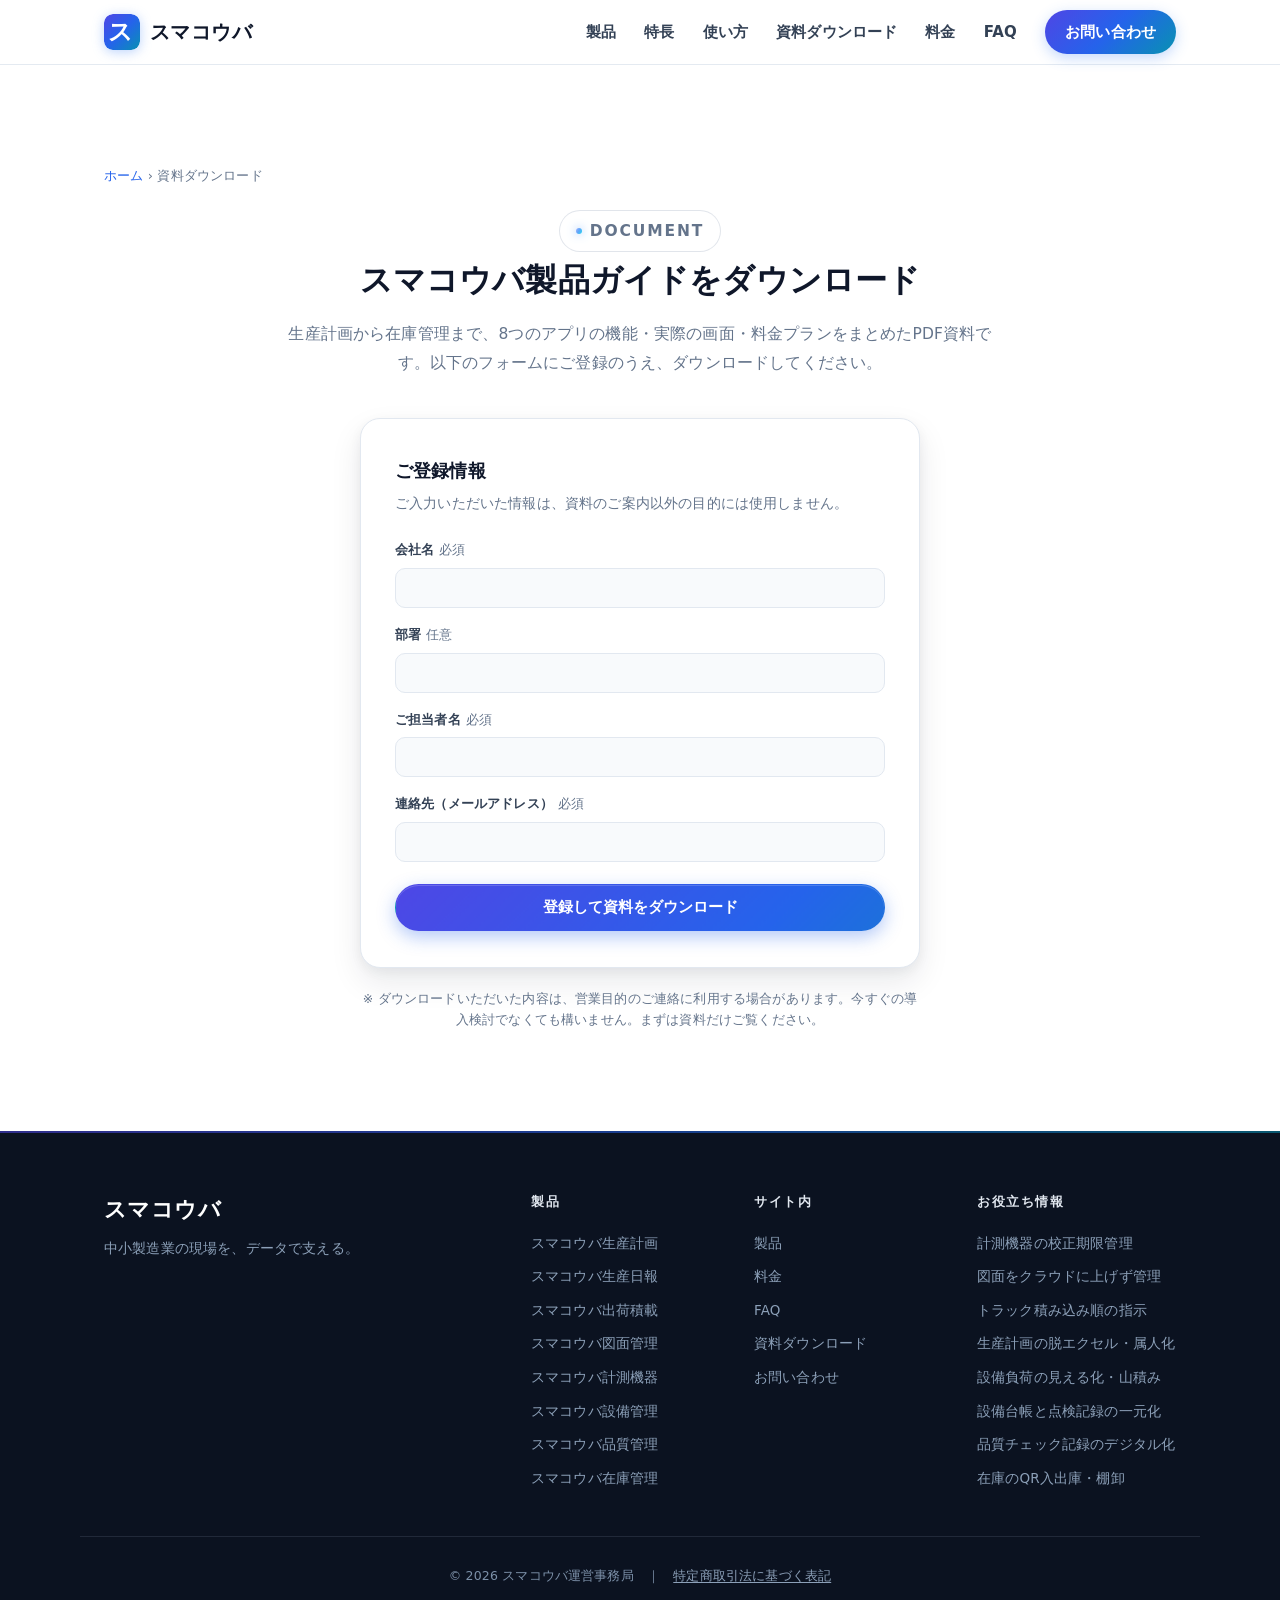
==== commit 4a13a089: "お役立ち情報に品質管理の記事を追加（hinshitsu-qc） - 新記事: 品質チェック記録をQC工程表と自動判定で立て直す - トップの関連記事カード・フッター・全記事フッターにリンク追加 - 設" ====
--- a/document.html
+++ b/document.html
@@ -125,6 +125,7 @@
           <a href="/guide/plan-excel.html">生産計画の脱エクセル・属人化</a>
           <a href="/guide/load-yamazumi.html">設備負荷の見える化・山積み</a>
           <a href="/guide/setsubi-tenken.html">設備台帳と点検記録の一元化</a>
+          <a href="/guide/hinshitsu-qc.html">品質チェック記録のデジタル化</a>
           <a href="/guide/zaiko-kanri.html">在庫のQR入出庫・棚卸</a>
         </div>
       </div>
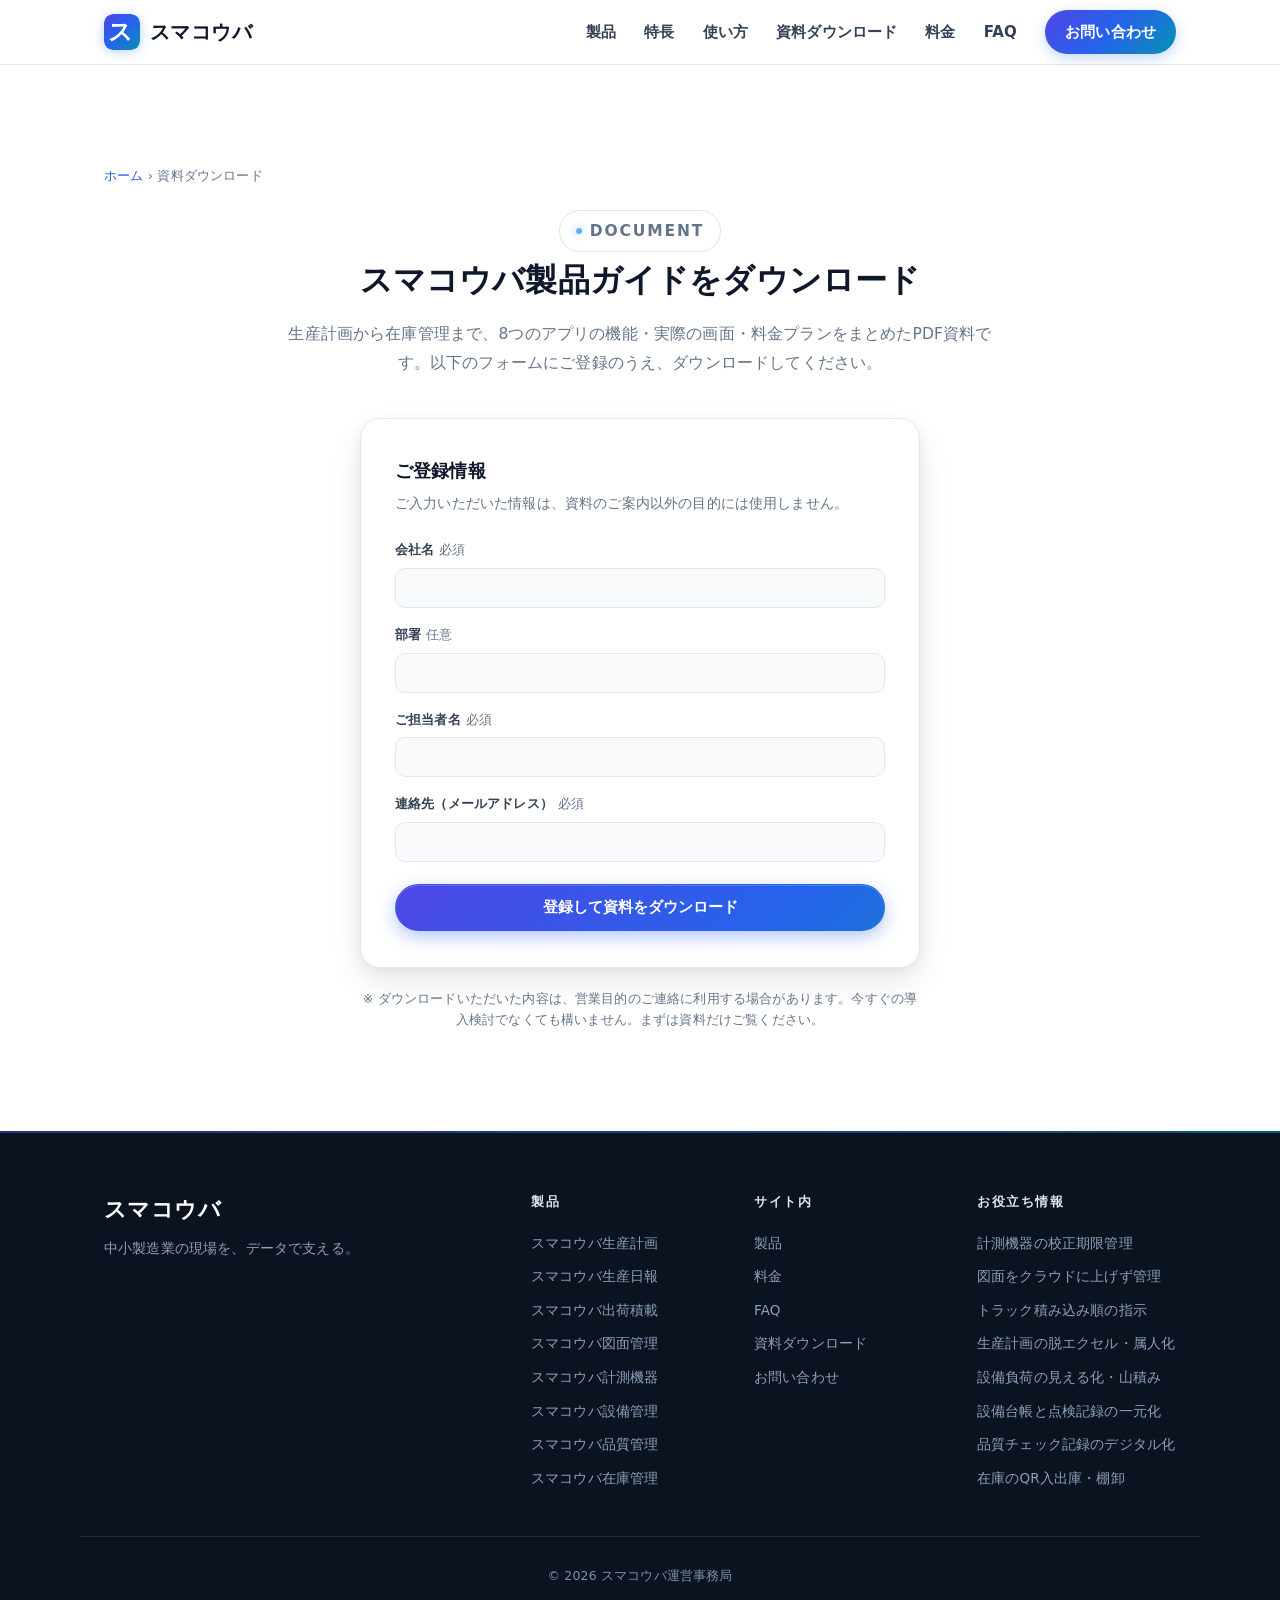
==== commit c3e78491: "特商法表記へのリンクをHPフッターから削除（ページ自体は各アプリ料金ページ向けに維持・noindex済み） Co-Authored-By: Claude Fable 5 <noreply@anthro" ====
--- a/document.html
+++ b/document.html
@@ -131,7 +131,7 @@
       </div>
     </div>
     <div class="container footer-bottom">
-      <small>© <span id="year">2026</span> スマコウバ運営事務局　｜　<a href="/tokushoho.html">特定商取引法に基づく表記</a></small>
+      <small>© <span id="year">2026</span> スマコウバ運営事務局</small>
     </div>
   </footer>
 
